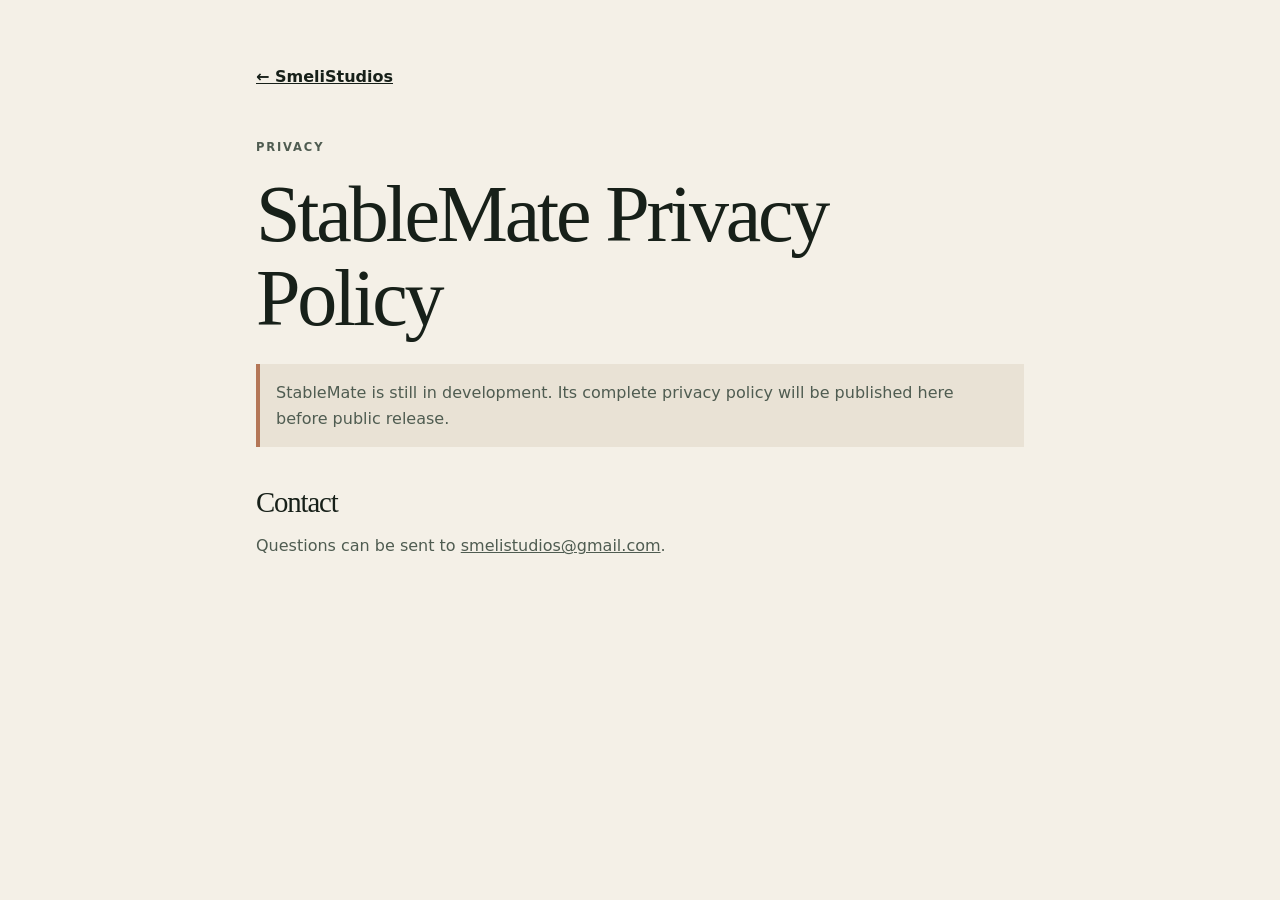
==== privacy/stablemate.html @ 842a6b03 "Initial SmeliStudios website" ====
<!doctype html>
<html lang="en">
  <head>
    <meta charset="utf-8">
    <meta name="viewport" content="width=device-width, initial-scale=1">
    <meta name="robots" content="noindex">
    <title>StableMate Privacy Policy | SmeliStudios</title>
    <link rel="stylesheet" href="../styles.css">
    <style>
      .policy { width: min(calc(100% - 2rem), 48rem); margin: 0 auto; padding: 4rem 0 6rem; }
      .policy h1 { max-width: none; font-size: clamp(2.8rem, 10vw, 5rem); }
      .policy h2 { margin-top: 2.5rem; font-size: 1.8rem; }
      .policy p { color: var(--ink-soft); }
      .policy-back { display: inline-block; margin-bottom: 3rem; font-weight: 800; }
      .draft { padding: 1rem; border-left: 4px solid var(--clay); background: var(--paper-deep); }
    </style>
  </head>
  <body>
    <main class="policy">
      <a class="policy-back" href="../index.html">&larr; SmeliStudios</a>
      <p class="eyebrow">Privacy</p>
      <h1>StableMate Privacy Policy</h1>
      <p class="draft">
        StableMate is still in development. Its complete privacy policy will be
        published here before public release.
      </p>
      <h2>Contact</h2>
      <p>
        Questions can be sent to
        <a href="mailto:smelistudios@gmail.com">smelistudios@gmail.com</a>.
      </p>
    </main>
  </body>
</html>
---- styles.css ----
:root {
  /* Brand controls: Meli can change the site's identity from this block. */
  --ink: #172019;
  --ink-soft: #4f5c51;
  --paper: #f4f0e7;
  --paper-deep: #e9e2d5;
  --forest: #1d3427;
  --forest-light: #34553f;
  --moss: #89986f;
  --clay: #b47757;
  --sun: #d7aa58;
  --line: rgba(23, 32, 25, 0.16);
  --radius: 1.5rem;
  --max-width: 74rem;
  --shadow: 0 1.5rem 4rem rgba(28, 39, 30, 0.1);
}

* {
  box-sizing: border-box;
}

html {
  scroll-behavior: smooth;
}

body {
  margin: 0;
  background: var(--paper);
  color: var(--ink);
  font-family: Inter, ui-sans-serif, system-ui, -apple-system, BlinkMacSystemFont,
    "Segoe UI", sans-serif;
  line-height: 1.6;
}

a {
  color: inherit;
}

.site-header,
.hero,
.apps-section,
.contact-section,
.site-footer {
  width: min(calc(100% - 2rem), var(--max-width));
  margin-inline: auto;
}

.site-header {
  min-height: 5rem;
  display: flex;
  align-items: center;
  justify-content: space-between;
  gap: 1rem;
}

.brand {
  display: inline-flex;
  align-items: center;
  gap: 0.7rem;
  color: var(--ink);
  font-size: 0.95rem;
  font-weight: 800;
  letter-spacing: -0.02em;
  text-decoration: none;
}

.brand-mark {
  width: 2.25rem;
  height: 2.25rem;
  display: grid;
  place-items: center;
  border-radius: 50% 50% 45% 55%;
  background: var(--forest);
  color: var(--paper);
  font-family: Georgia, "Times New Roman", serif;
  font-size: 1.15rem;
  font-style: italic;
}

nav {
  display: none;
  align-items: center;
  gap: 1.5rem;
}

nav a {
  color: var(--ink-soft);
  font-size: 0.82rem;
  font-weight: 700;
  text-decoration: none;
}

nav a:hover,
nav a:focus-visible {
  color: var(--clay);
}

.hero {
  min-height: calc(100vh - 5rem);
  display: grid;
  align-items: center;
  gap: 2.5rem;
  padding-block: 4rem 5rem;
}

.eyebrow {
  margin: 0 0 1rem;
  color: var(--clay);
  font-size: 0.72rem;
  font-weight: 800;
  letter-spacing: 0.16em;
  text-transform: uppercase;
}

h1,
h2,
h3,
p {
  margin-top: 0;
}

h1,
h2,
h3 {
  font-family: Georgia, "Times New Roman", serif;
  font-weight: 500;
  letter-spacing: -0.04em;
  line-height: 1.05;
}

h1 {
  max-width: 12ch;
  margin-bottom: 1.5rem;
  font-size: clamp(3.25rem, 14vw, 6.8rem);
}

h1 em {
  color: var(--forest-light);
  font-weight: inherit;
}

.hero-intro {
  max-width: 34rem;
  margin-bottom: 2rem;
  color: var(--ink-soft);
  font-size: clamp(1.05rem, 2vw, 1.25rem);
}

.primary-link {
  display: inline-flex;
  align-items: center;
  gap: 0.75rem;
  padding: 0.9rem 1.2rem;
  border-radius: 999px;
  background: var(--forest);
  color: var(--paper);
  font-size: 0.85rem;
  font-weight: 800;
  text-decoration: none;
}

.primary-link:hover,
.primary-link:focus-visible {
  background: var(--forest-light);
}

.hero-art {
  min-height: 23rem;
  position: relative;
  overflow: hidden;
  border-radius: var(--radius);
  background: #d9dfca;
  box-shadow: var(--shadow);
}

.sun {
  width: 8rem;
  height: 8rem;
  position: absolute;
  top: 2.5rem;
  right: 2.5rem;
  border-radius: 50%;
  background: var(--sun);
  opacity: 0.78;
}

.land {
  position: absolute;
  right: -15%;
  bottom: -20%;
  left: -15%;
  border-radius: 50% 50% 0 0;
}

.land-back {
  height: 57%;
  bottom: -10%;
  background: var(--moss);
  transform: rotate(-5deg);
}

.land-front {
  height: 43%;
  background: var(--forest);
  transform: rotate(4deg);
}

.horse-line {
  width: 62%;
  max-width: 18rem;
  position: absolute;
  right: 8%;
  bottom: 4%;
  z-index: 2;
  fill: none;
  stroke: var(--paper);
  stroke-linecap: round;
  stroke-linejoin: round;
  stroke-width: 3;
}

.art-note {
  position: absolute;
  top: 2.2rem;
  left: 2rem;
  color: var(--forest);
  font-family: Georgia, "Times New Roman", serif;
  font-size: 1.1rem;
  line-height: 1.25;
}

.apps-section {
  padding-block: 6rem;
  border-top: 1px solid var(--line);
}

.section-heading {
  max-width: 40rem;
  margin-bottom: 3rem;
}

h2 {
  margin-bottom: 1rem;
  font-size: clamp(2.5rem, 9vw, 4.75rem);
}

.section-heading > p:last-child {
  color: var(--ink-soft);
  font-size: 1.05rem;
}

.app-grid {
  display: grid;
  gap: 1rem;
}

.app-card {
  position: relative;
  overflow: hidden;
  padding: 1.5rem;
  border: 1px solid var(--line);
  border-radius: var(--radius);
  background: rgba(255, 255, 255, 0.28);
}

.app-card::after {
  content: "";
  width: 10rem;
  height: 10rem;
  position: absolute;
  right: -5rem;
  bottom: -5rem;
  border-radius: 50%;
  background: var(--card-accent);
  opacity: 0.13;
}

.weather-card {
  --card-accent: var(--forest-light);
}

.mate-card {
  --card-accent: var(--clay);
}

.app-card-top {
  display: flex;
  align-items: center;
  justify-content: space-between;
  gap: 1rem;
}

.app-icon {
  width: 3rem;
  height: 3rem;
  display: grid;
  place-items: center;
  border-radius: 1rem;
  background: var(--card-accent);
  color: var(--paper);
}

.app-icon svg {
  width: 1.7rem;
  fill: none;
  stroke: currentColor;
  stroke-linecap: round;
  stroke-linejoin: round;
  stroke-width: 2;
}

.status {
  padding: 0.4rem 0.65rem;
  border: 1px solid var(--line);
  border-radius: 999px;
  color: var(--ink-soft);
  font-size: 0.67rem;
  font-weight: 800;
  letter-spacing: 0.08em;
  text-transform: uppercase;
}

.app-number {
  margin: 3rem 0 0.5rem;
  color: var(--card-accent);
  font-size: 0.72rem;
  font-weight: 900;
  letter-spacing: 0.14em;
}

.app-card h3 {
  margin-bottom: 0.8rem;
  font-size: 2.35rem;
}

.app-summary {
  max-width: 30rem;
  color: var(--ink-soft);
}

.feature-list {
  display: grid;
  gap: 0.55rem;
  margin: 2rem 0 0;
  padding: 1.5rem 0 0;
  border-top: 1px solid var(--line);
  list-style: none;
}

.feature-list li {
  display: flex;
  align-items: center;
  gap: 0.65rem;
  font-size: 0.88rem;
  font-weight: 650;
}

.feature-list li::before {
  content: "";
  width: 0.42rem;
  height: 0.42rem;
  flex: 0 0 auto;
  border-radius: 50%;
  background: var(--card-accent);
}

.contact-section {
  padding-block: 6rem;
  border-top: 1px solid var(--line);
  text-align: center;
}

.contact-section h2 {
  max-width: 14ch;
  margin-inline: auto;
}

.email-link {
  display: inline-flex;
  align-items: center;
  gap: 0.6rem;
  color: var(--forest-light);
  font-size: clamp(1rem, 4vw, 1.35rem);
  font-weight: 800;
  text-underline-offset: 0.3rem;
}

.site-footer {
  display: grid;
  gap: 2rem;
  padding-block: 3rem;
  border-top: 1px solid var(--line);
}

.footer-brand {
  margin-bottom: 1rem;
}

.site-footer p {
  margin-bottom: 0;
  color: var(--ink-soft);
  font-size: 0.8rem;
}

.footer-links {
  display: grid;
  gap: 0.5rem;
}

.footer-links p {
  margin-bottom: 0.25rem;
  color: var(--ink);
  font-weight: 800;
  text-transform: uppercase;
}

.footer-links a {
  width: fit-content;
  color: var(--ink-soft);
  font-size: 0.8rem;
}

.copyright {
  align-self: end;
}

:focus-visible {
  outline: 3px solid var(--sun);
  outline-offset: 4px;
}

@media (min-width: 40rem) {
  nav {
    display: flex;
  }

  .site-header,
  .hero,
  .apps-section,
  .contact-section,
  .site-footer {
    width: min(calc(100% - 4rem), var(--max-width));
  }

  .app-card {
    padding: 2.25rem;
  }

  .feature-list {
    grid-template-columns: repeat(2, minmax(0, 1fr));
  }

  .site-footer {
    grid-template-columns: 1.4fr 1fr auto;
  }
}

@media (min-width: 56rem) {
  .hero {
    min-height: calc(100vh - 5rem);
    grid-template-columns: 1.12fr 0.88fr;
    gap: 5rem;
  }

  .hero-art {
    min-height: 34rem;
  }

  .app-grid {
    grid-template-columns: repeat(2, minmax(0, 1fr));
  }
}

@media (prefers-reduced-motion: reduce) {
  html {
    scroll-behavior: auto;
  }
}
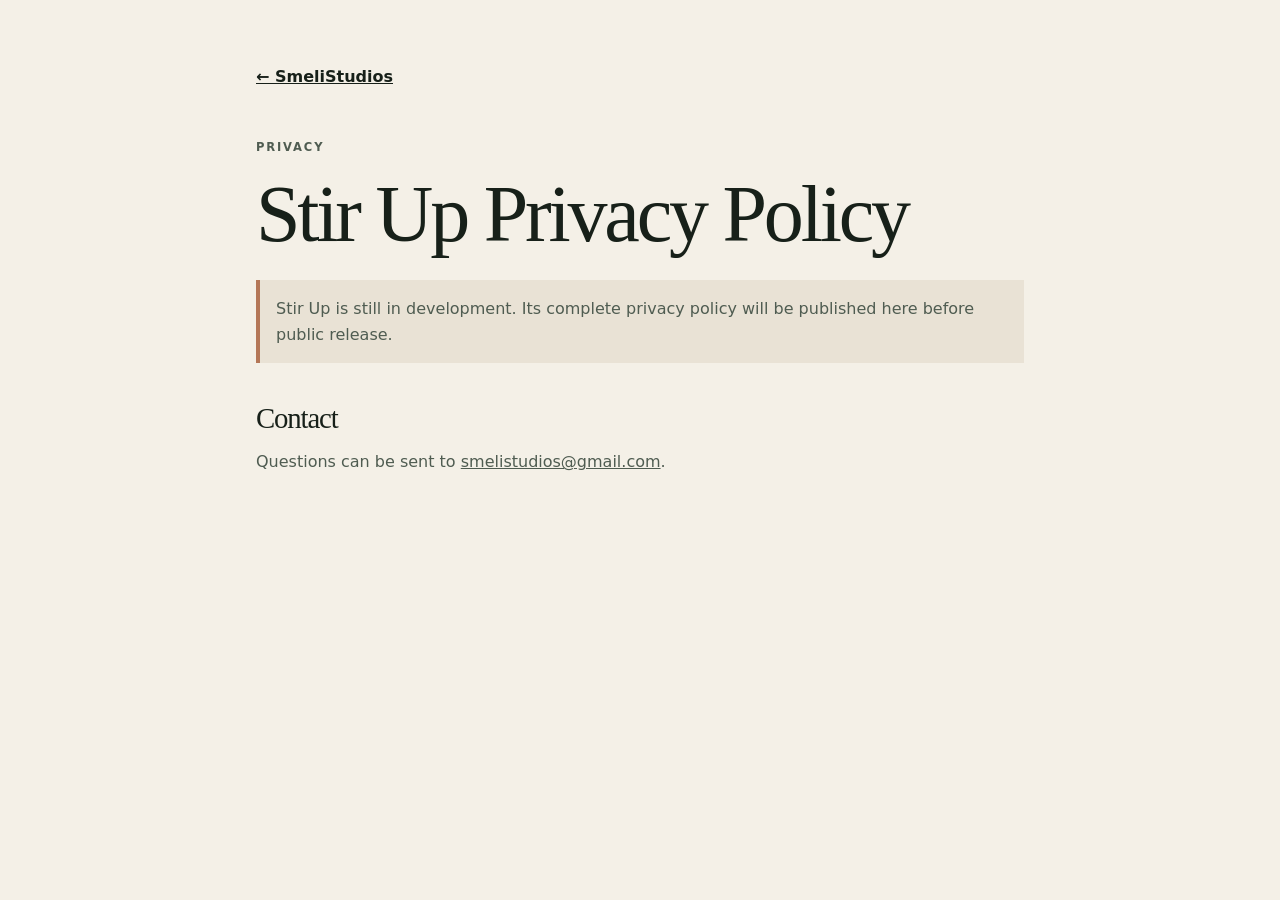
==== commit 95e4c7d1: "Add Stir Up website branding" ====
--- a/privacy/stablemate.html
+++ b/privacy/stablemate.html
@@ -4,8 +4,13 @@
     <meta charset="utf-8">
     <meta name="viewport" content="width=device-width, initial-scale=1">
     <meta name="robots" content="noindex">
-    <title>StableMate Privacy Policy | SmeliStudios</title>
+    <title>Stir Up Privacy Policy | SmeliStudios</title>
     <link rel="stylesheet" href="../styles.css">
+    <script
+      data-goatcounter="https://smelistudios.goatcounter.com/count"
+      async
+      src="https://gc.zgo.at/count.js"
+    ></script>
     <style>
       .policy { width: min(calc(100% - 2rem), 48rem); margin: 0 auto; padding: 4rem 0 6rem; }
       .policy h1 { max-width: none; font-size: clamp(2.8rem, 10vw, 5rem); }
@@ -19,9 +24,9 @@
     <main class="policy">
       <a class="policy-back" href="../index.html">&larr; SmeliStudios</a>
       <p class="eyebrow">Privacy</p>
-      <h1>StableMate Privacy Policy</h1>
+      <h1>Stir Up Privacy Policy</h1>
       <p class="draft">
-        StableMate is still in development. Its complete privacy policy will be
+        Stir Up is still in development. Its complete privacy policy will be
         published here before public release.
       </p>
       <h2>Contact</h2>
--- a/styles.css
+++ b/styles.css
@@ -1,18 +1,30 @@
 :root {
-  /* Brand controls: Meli can change the site's identity from this block. */
+  /*
+   * SMELISTUDIOS THEME
+   * ------------------
+   * Change the palette here. Every colour used across the landing page,
+   * and privacy pages references one of these variables.
+   *
+   * Core surfaces and text
+   */
   --ink: #172019;
   --ink-soft: #4f5c51;
   --paper: #f4f0e7;
   --paper-deep: #e9e2d5;
+
+  /* Brand and accent colours */
   --forest: #1d3427;
   --forest-light: #34553f;
-  --moss: #89986f;
   --clay: #b47757;
   --sun: #d7aa58;
+
+  /* Borders and overlays */
   --line: rgba(23, 32, 25, 0.16);
+  --card-wash: rgba(255, 255, 255, 0.28);
+
+  /* Layout controls */
   --radius: 1.5rem;
   --max-width: 74rem;
-  --shadow: 0 1.5rem 4rem rgba(28, 39, 30, 0.1);
 }
 
 * {
@@ -39,6 +51,7 @@
 .site-header,
 .hero,
 .apps-section,
+.about-section,
 .contact-section,
 .site-footer {
   width: min(calc(100% - 2rem), var(--max-width));
@@ -97,10 +110,14 @@
 
 .hero {
   min-height: calc(100vh - 5rem);
-  display: grid;
-  align-items: center;
-  gap: 2.5rem;
+  display: flex;
+  align-items: center;
   padding-block: 4rem 5rem;
+}
+
+.hero-copy {
+  width: 100%;
+  max-width: 58rem;
 }
 
 .eyebrow {
@@ -164,71 +181,6 @@
   background: var(--forest-light);
 }
 
-.hero-art {
-  min-height: 23rem;
-  position: relative;
-  overflow: hidden;
-  border-radius: var(--radius);
-  background: #d9dfca;
-  box-shadow: var(--shadow);
-}
-
-.sun {
-  width: 8rem;
-  height: 8rem;
-  position: absolute;
-  top: 2.5rem;
-  right: 2.5rem;
-  border-radius: 50%;
-  background: var(--sun);
-  opacity: 0.78;
-}
-
-.land {
-  position: absolute;
-  right: -15%;
-  bottom: -20%;
-  left: -15%;
-  border-radius: 50% 50% 0 0;
-}
-
-.land-back {
-  height: 57%;
-  bottom: -10%;
-  background: var(--moss);
-  transform: rotate(-5deg);
-}
-
-.land-front {
-  height: 43%;
-  background: var(--forest);
-  transform: rotate(4deg);
-}
-
-.horse-line {
-  width: 62%;
-  max-width: 18rem;
-  position: absolute;
-  right: 8%;
-  bottom: 4%;
-  z-index: 2;
-  fill: none;
-  stroke: var(--paper);
-  stroke-linecap: round;
-  stroke-linejoin: round;
-  stroke-width: 3;
-}
-
-.art-note {
-  position: absolute;
-  top: 2.2rem;
-  left: 2rem;
-  color: var(--forest);
-  font-family: Georgia, "Times New Roman", serif;
-  font-size: 1.1rem;
-  line-height: 1.25;
-}
-
 .apps-section {
   padding-block: 6rem;
   border-top: 1px solid var(--line);
@@ -260,7 +212,7 @@
   padding: 1.5rem;
   border: 1px solid var(--line);
   border-radius: var(--radius);
-  background: rgba(255, 255, 255, 0.28);
+  background: var(--card-wash);
 }
 
 .app-card::after {
@@ -279,7 +231,7 @@
   --card-accent: var(--forest-light);
 }
 
-.mate-card {
+.stir-up-card {
   --card-accent: var(--clay);
 }
 
@@ -333,6 +285,17 @@
   font-size: 2.35rem;
 }
 
+.app-wordmark {
+  display: block;
+  width: min(15rem, 82%);
+  height: auto;
+  margin: 0 0 0.95rem -0.2rem;
+}
+
+.stir-up-wordmark {
+  filter: drop-shadow(0 0.15rem 0.2rem rgba(23, 32, 25, 0.08));
+}
+
 .app-summary {
   max-width: 30rem;
   color: var(--ink-soft);
@@ -364,6 +327,50 @@
   background: var(--card-accent);
 }
 
+.about-section {
+  padding-block: 6rem;
+  border-top: 1px solid var(--line);
+  text-align: center;
+}
+
+.about-copy {
+  max-width: 52rem;
+  margin-inline: auto;
+}
+
+.about-text {
+  color: var(--ink-soft);
+  font-size: 1.05rem;
+}
+
+.about-text p:last-child {
+  margin-bottom: 0;
+  color: var(--ink);
+  font-weight: 700;
+}
+
+.values-grid {
+  display: grid;
+  gap: 1rem;
+  margin-top: 3rem;
+}
+
+.value-card {
+  min-height: 7rem;
+  display: grid;
+  place-items: center;
+  align-items: center;
+  padding: 1.5rem;
+  border: 1px solid var(--line);
+  border-radius: var(--radius);
+  background: var(--card-wash);
+  color: var(--forest);
+  font-family: Georgia, "Times New Roman", serif;
+  font-size: 1.2rem;
+  font-weight: 500;
+  line-height: 1.25;
+}
+
 .contact-section {
   padding-block: 6rem;
   border-top: 1px solid var(--line);
@@ -429,6 +436,16 @@
   outline-offset: 4px;
 }
 
+.visually-hidden {
+  width: 1px;
+  height: 1px;
+  position: absolute;
+  overflow: hidden;
+  clip: rect(0 0 0 0);
+  clip-path: inset(50%);
+  white-space: nowrap;
+}
+
 @media (min-width: 40rem) {
   nav {
     display: flex;
@@ -437,6 +454,7 @@
   .site-header,
   .hero,
   .apps-section,
+  .about-section,
   .contact-section,
   .site-footer {
     width: min(calc(100% - 4rem), var(--max-width));
@@ -450,24 +468,22 @@
     grid-template-columns: repeat(2, minmax(0, 1fr));
   }
 
+  .values-grid {
+    grid-template-columns: repeat(2, minmax(0, 1fr));
+  }
+
   .site-footer {
     grid-template-columns: 1.4fr 1fr auto;
   }
 }
 
 @media (min-width: 56rem) {
-  .hero {
-    min-height: calc(100vh - 5rem);
-    grid-template-columns: 1.12fr 0.88fr;
-    gap: 5rem;
-  }
-
-  .hero-art {
-    min-height: 34rem;
-  }
-
   .app-grid {
     grid-template-columns: repeat(2, minmax(0, 1fr));
+  }
+
+  .values-grid {
+    grid-template-columns: repeat(3, minmax(0, 1fr));
   }
 }
 
